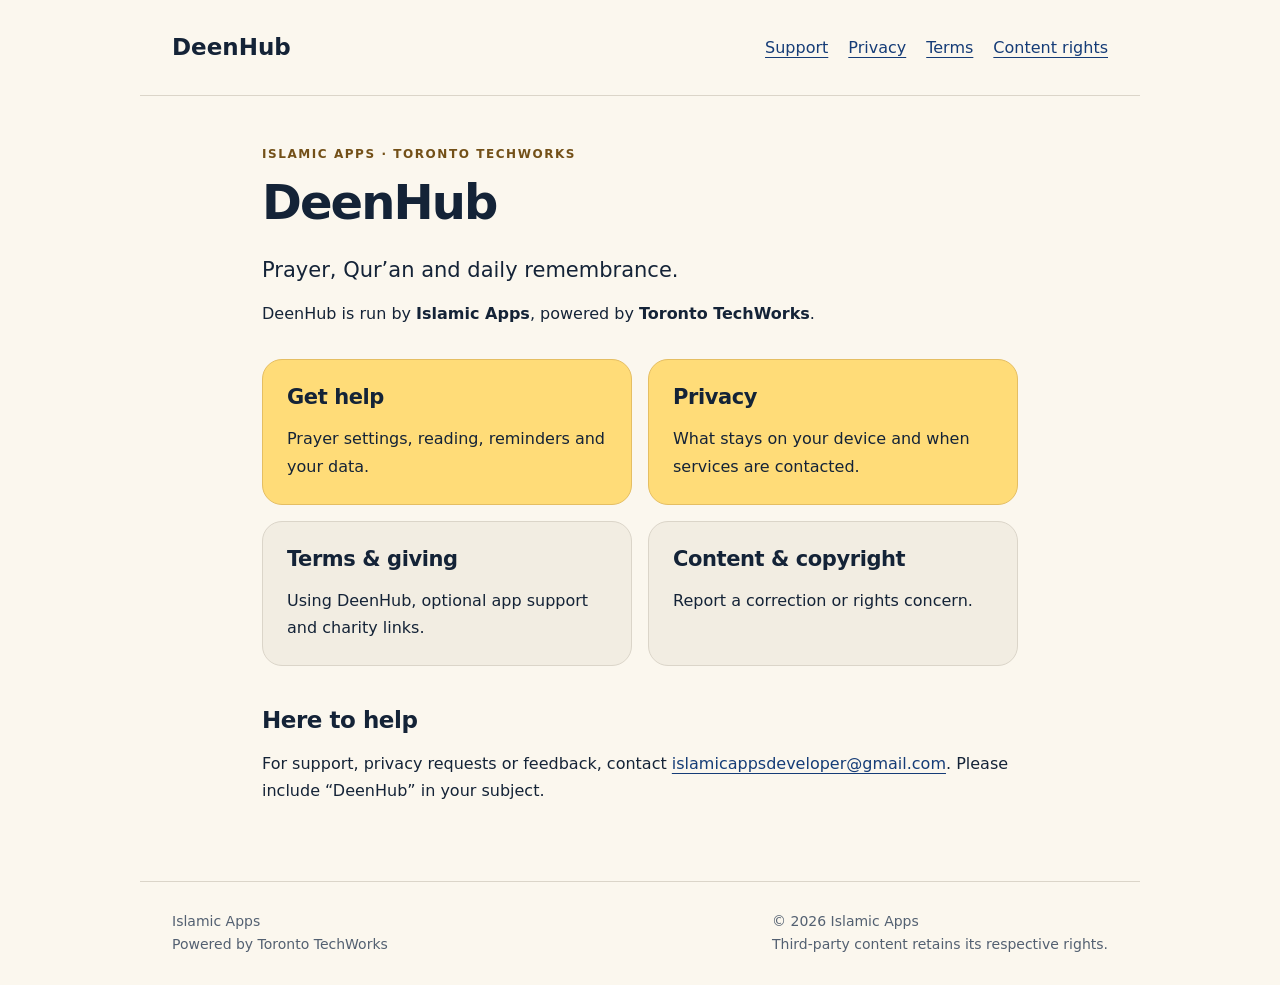
==== deenhub/index.html @ 31883340 "Add DeenHub privacy, support, terms and content-rights pages" ====
<!doctype html><html lang="en"><head><meta charset="utf-8"><meta name="viewport" content="width=device-width,initial-scale=1"><meta name="description" content="Help, privacy &amp; support — Islamic Apps, powered by Toronto TechWorks"><title>DeenHub · Islamic Apps</title><link rel="stylesheet" href="style.css"></head><body><a class="skip" href="#main">Skip to content</a><header><a class="brand" href="index.html">DeenHub</a><nav aria-label="Main navigation"><a href="support.html">Support</a><a href="privacy.html">Privacy</a><a href="terms.html">Terms</a><a href="copyright.html">Content rights</a></nav></header><main id="main"><div class="eyebrow">Islamic Apps · Toronto TechWorks</div><h1>DeenHub</h1><p class="lead">Prayer, Qur’an and daily remembrance.</p><p>DeenHub is run by <strong>Islamic Apps</strong>, powered by <strong>Toronto TechWorks</strong>.</p><div class="cards"><a href="support.html"><h2>Get help</h2><p>Prayer settings, reading, reminders and your data.</p></a><a href="privacy.html"><h2>Privacy</h2><p>What stays on your device and when services are contacted.</p></a><a href="terms.html"><h2>Terms & giving</h2><p>Using DeenHub, optional app support and charity links.</p></a><a href="copyright.html"><h2>Content & copyright</h2><p>Report a correction or rights concern.</p></a></div><section><h2>Here to help</h2><p>For support, privacy requests or feedback, contact <a href="mailto:islamicappsdeveloper@gmail.com">islamicappsdeveloper@gmail.com</a>. Please include “DeenHub” in your subject.</p></section></main><footer><p>Islamic Apps<br>Powered by Toronto TechWorks</p><p>© 2026 Islamic Apps<br>Third-party content retains its respective rights.</p></footer></body></html>
---- deenhub/style.css ----
*{box-sizing:border-box}html{scroll-behavior:smooth}body{margin:0;background:#fbf7ee;color:#142337;font-family:ui-sans-serif,system-ui,-apple-system,BlinkMacSystemFont,"Segoe UI",sans-serif;line-height:1.7}a{color:#153c77;text-underline-offset:4px}a:hover{text-decoration-thickness:2px}a:focus-visible,summary:focus-visible{outline:3px solid #a86500;outline-offset:5px;border-radius:4px}.skip{position:absolute;left:16px;top:-80px}.skip:focus{top:8px;background:#fff;padding:10px}header,main,footer{max-width:1000px;margin:auto;padding:28px 32px}header{display:flex;align-items:center;justify-content:space-between;gap:24px;border-bottom:1px solid #dbd5c9}.brand{font-size:23px;font-weight:800;text-decoration:none;color:inherit}nav{display:flex;gap:20px;flex-wrap:wrap}nav a[aria-current=page]{font-weight:700}main{max-width:820px;padding-top:48px;padding-bottom:64px}.eyebrow{font-size:12px;font-weight:750;letter-spacing:.13em;text-transform:uppercase;color:#735018}h1{font-size:clamp(32px,6vw,48px);letter-spacing:-.04em;line-height:1.12;margin:12px 0 24px}h2{font-size:23px;letter-spacing:-.02em;line-height:1.3;margin:0 0 14px}.lead{font-size:21px;line-height:1.6}.contents{padding:20px 0;border-block:1px solid #dbd5c9;margin:32px 0;font-size:15px}section{margin-top:40px;scroll-margin-top:24px}p{margin:12px 0}footer{border-top:1px solid #dbd5c9;color:#536071;font-size:14px;display:flex;justify-content:space-between;gap:24px}footer p{margin:0}details{padding:18px 0;border-bottom:1px solid #dbd5c9}summary{cursor:pointer;font-weight:650;line-height:1.5}details p{padding-top:8px}.cards{display:grid;grid-template-columns:repeat(2,minmax(0,1fr));gap:16px;margin-top:32px}.cards>a{display:block;padding:24px;background:#ffdc78;border:1px solid #e5be62;border-radius:20px;color:inherit;text-decoration:none}.cards>a:nth-child(n+3){background:#f2ede2;border-color:#dbd5c9}.cards h2{font-size:21px}.cards p{margin-bottom:0}a[href^="mailto"]{overflow-wrap:anywhere}@media(max-width:600px){header{align-items:flex-start;flex-direction:column;gap:14px}header,main,footer{padding-left:22px;padding-right:22px}main{padding-top:32px}nav{gap:10px 18px;font-size:14px}.cards{grid-template-columns:1fr}footer{flex-direction:column;gap:14px}}@media(prefers-color-scheme:dark){body{background:#101b2c;color:#f8f1e2}a{color:#a9cbff}header,footer,.contents,details{border-color:#3d4652}.eyebrow{color:#ffdb7b}footer{color:#bdc8d5}.cards>a{color:#142337}.cards>a:nth-child(n+3){background:#23334b;color:#f8f1e2;border-color:#43516a}.skip:focus{background:#142337}}@media(prefers-reduced-motion:reduce){html{scroll-behavior:auto}}
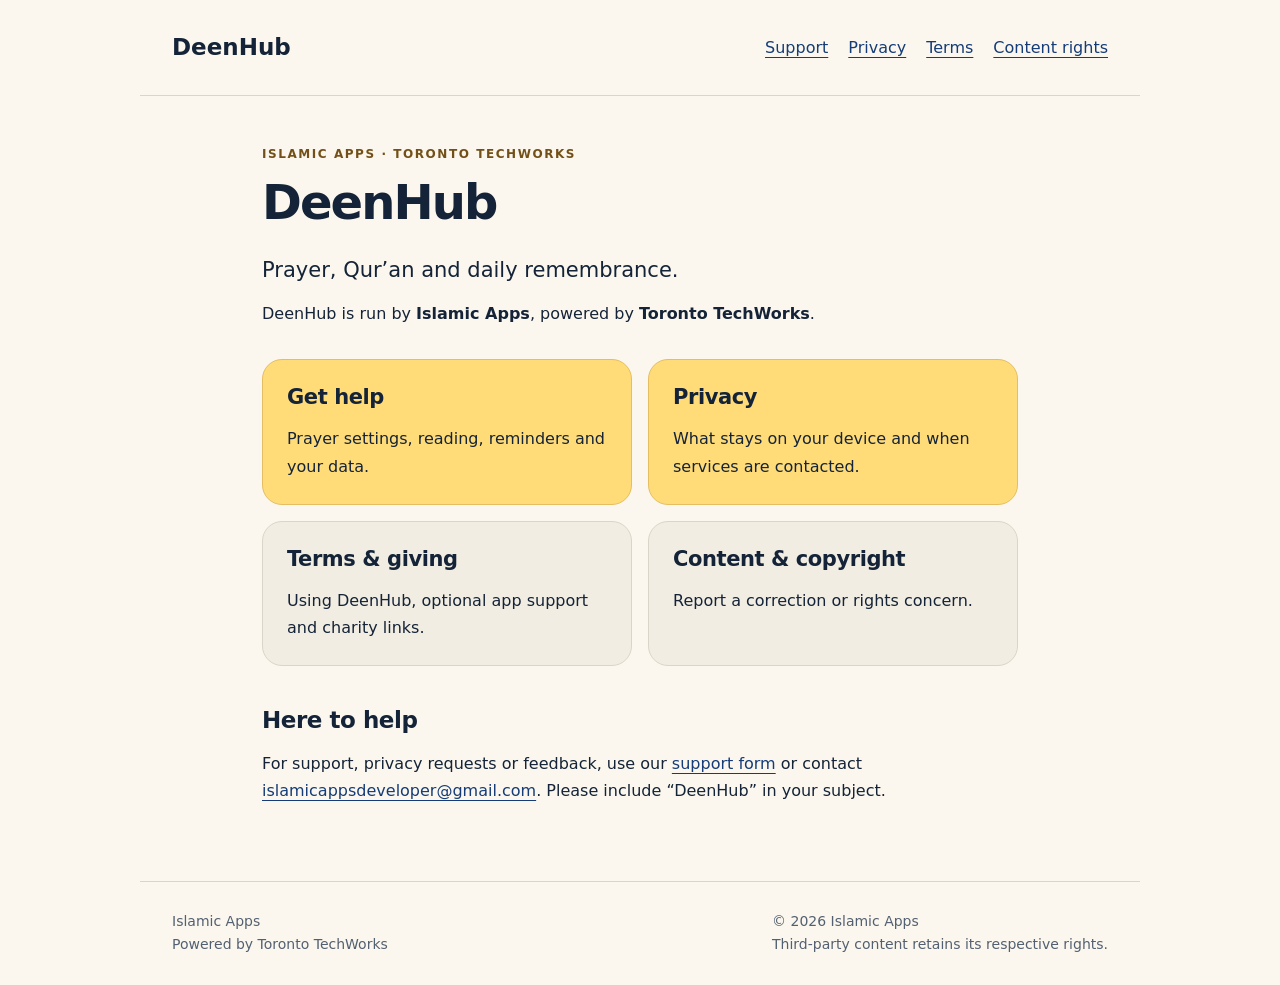
==== commit 312f4fb2: "Connect DeenHub support form and clarify planned monthly support" ====
--- a/deenhub/index.html
+++ b/deenhub/index.html
@@ -1 +1 @@
-<!doctype html><html lang="en"><head><meta charset="utf-8"><meta name="viewport" content="width=device-width,initial-scale=1"><meta name="description" content="Help, privacy &amp; support — Islamic Apps, powered by Toronto TechWorks"><title>DeenHub · Islamic Apps</title><link rel="stylesheet" href="style.css"></head><body><a class="skip" href="#main">Skip to content</a><header><a class="brand" href="index.html">DeenHub</a><nav aria-label="Main navigation"><a href="support.html">Support</a><a href="privacy.html">Privacy</a><a href="terms.html">Terms</a><a href="copyright.html">Content rights</a></nav></header><main id="main"><div class="eyebrow">Islamic Apps · Toronto TechWorks</div><h1>DeenHub</h1><p class="lead">Prayer, Qur’an and daily remembrance.</p><p>DeenHub is run by <strong>Islamic Apps</strong>, powered by <strong>Toronto TechWorks</strong>.</p><div class="cards"><a href="support.html"><h2>Get help</h2><p>Prayer settings, reading, reminders and your data.</p></a><a href="privacy.html"><h2>Privacy</h2><p>What stays on your device and when services are contacted.</p></a><a href="terms.html"><h2>Terms & giving</h2><p>Using DeenHub, optional app support and charity links.</p></a><a href="copyright.html"><h2>Content & copyright</h2><p>Report a correction or rights concern.</p></a></div><section><h2>Here to help</h2><p>For support, privacy requests or feedback, contact <a href="mailto:islamicappsdeveloper@gmail.com">islamicappsdeveloper@gmail.com</a>. Please include “DeenHub” in your subject.</p></section></main><footer><p>Islamic Apps<br>Powered by Toronto TechWorks</p><p>© 2026 Islamic Apps<br>Third-party content retains its respective rights.</p></footer></body></html>
+<!doctype html><html lang="en"><head><meta charset="utf-8"><meta name="viewport" content="width=device-width,initial-scale=1"><meta name="description" content="Help, privacy &amp; support — Islamic Apps, powered by Toronto TechWorks"><title>DeenHub · Islamic Apps</title><link rel="stylesheet" href="style.css"></head><body><a class="skip" href="#main">Skip to content</a><header><a class="brand" href="index.html">DeenHub</a><nav aria-label="Main navigation"><a href="support.html">Support</a><a href="privacy.html">Privacy</a><a href="terms.html">Terms</a><a href="copyright.html">Content rights</a></nav></header><main id="main"><div class="eyebrow">Islamic Apps · Toronto TechWorks</div><h1>DeenHub</h1><p class="lead">Prayer, Qur’an and daily remembrance.</p><p>DeenHub is run by <strong>Islamic Apps</strong>, powered by <strong>Toronto TechWorks</strong>.</p><div class="cards"><a href="support.html"><h2>Get help</h2><p>Prayer settings, reading, reminders and your data.</p></a><a href="privacy.html"><h2>Privacy</h2><p>What stays on your device and when services are contacted.</p></a><a href="terms.html"><h2>Terms & giving</h2><p>Using DeenHub, optional app support and charity links.</p></a><a href="copyright.html"><h2>Content & copyright</h2><p>Report a correction or rights concern.</p></a></div><section><h2>Here to help</h2><p>For support, privacy requests or feedback, use our <a href="https://docs.google.com/forms/d/e/1FAIpQLSetjDLPPtZqi57l4hUU23199UBZHYI0_rc70joeaIhmF3qBuQ/viewform">support form</a> or contact <a href="mailto:islamicappsdeveloper@gmail.com">islamicappsdeveloper@gmail.com</a>. Please include “DeenHub” in your subject.</p></section></main><footer><p>Islamic Apps<br>Powered by Toronto TechWorks</p><p>© 2026 Islamic Apps<br>Third-party content retains its respective rights.</p></footer></body></html>
